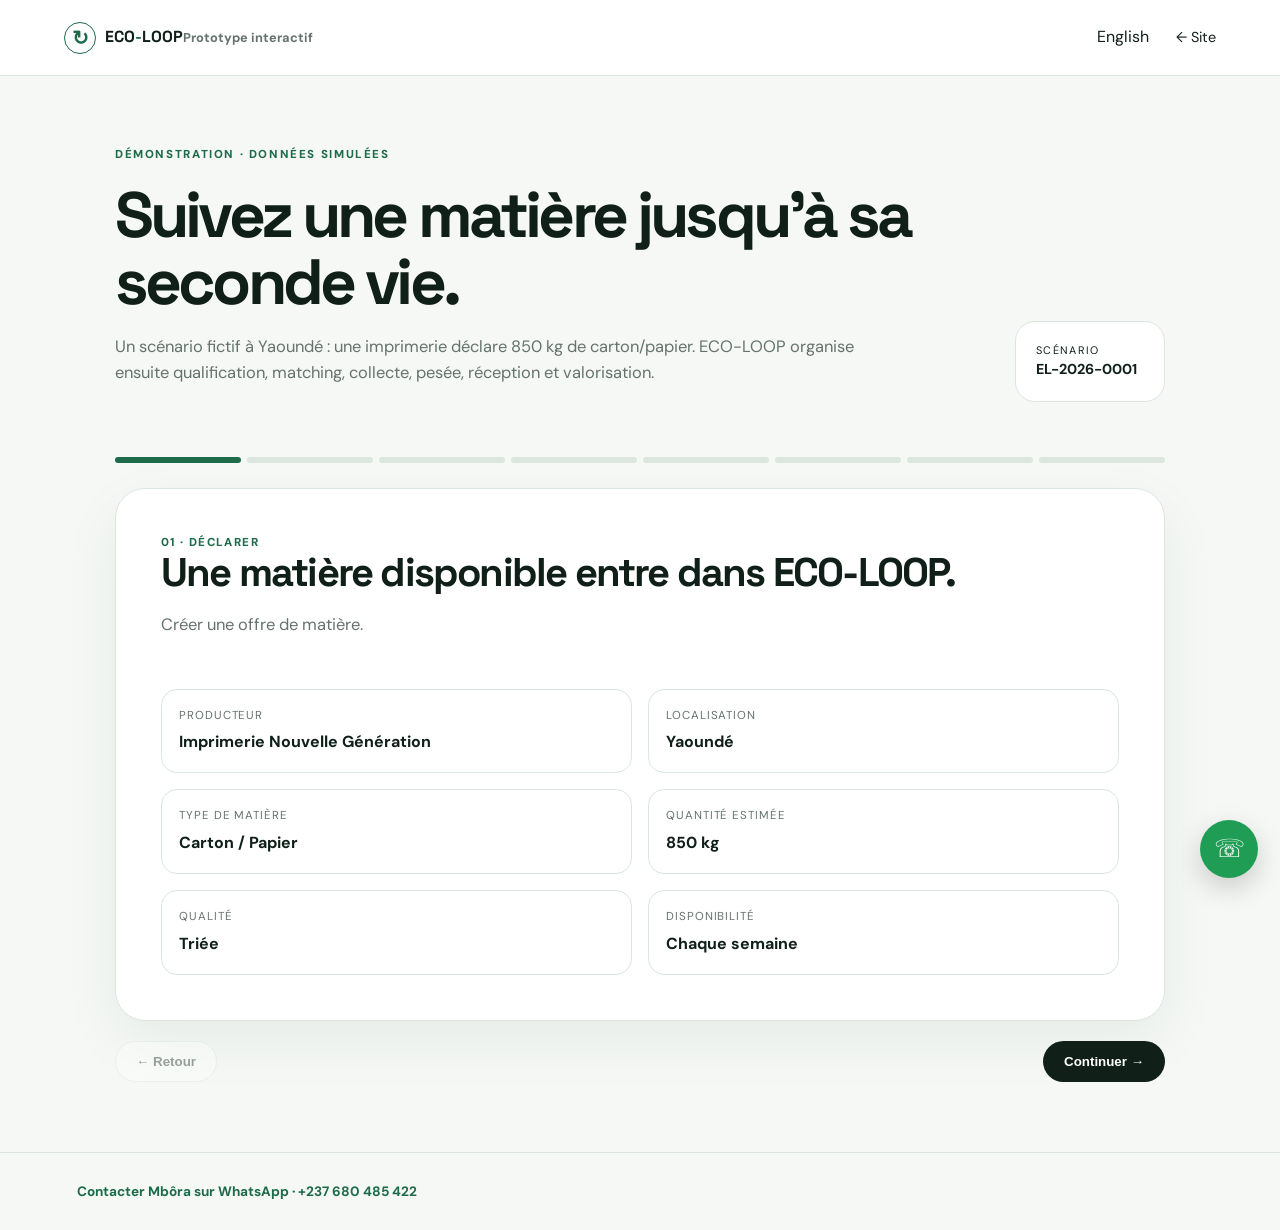
==== demo.html @ 36ca0eca "starter" ====
<!DOCTYPE html>
<html lang="fr">
<head>
<meta charset="UTF-8"><meta name="viewport" content="width=device-width,initial-scale=1.0">
<title>ECO-LOOP — Demo</title>
<link rel="stylesheet" href="css/style.css"><link rel="stylesheet" href="css/demo.css">
</head>
<body class="demo-body">
<header class="demo-nav"><a class="brand" href="index.html"><span class="brand-mark">↻</span><span>ECO<span>-</span>LOOP</span></a><div class="demo-label"><span data-i18n="demo.badge">Prototype interactif</span></div><button class="btn btn-light" id="langToggle" type="button">English</button><a href="index.html" class="back"><span data-i18n="demo.back">← Site</span></a></header>
<main class="demo-shell">
  <section class="demo-intro">
    <div><div class="eyebrow"><span data-i18n="demo.eyebrow">Démonstration · données simulées</span></div><h1><span data-i18n="demo.title">Suivez une matière jusqu'à sa seconde vie.</span></h1><p><span data-i18n="demo.lead">Un scénario fictif à Yaoundé : une imprimerie déclare 850 kg de carton/papier. ECO-LOOP organise ensuite qualification, matching, collecte, pesée, réception et valorisation.</span></p></div>
    <div class="demo-badge">SCÉNARIO<br><strong>EL-2026-0001</strong></div>
  </section>
  <div class="progress" id="progress"></div>
  <section id="stage" class="stage"></section>
  <div class="demo-controls"><button class="btn btn-outline" id="backBtn"><span data-i18n="demo.backbtn">← Retour</span></button><button class="btn btn-dark" id="nextBtn"><span data-i18n="demo.start">Commencer →</span></button></div>
</main>
<footer class="demo-footer"><a class="whatsapp-link" href="https://wa.me/237680485422" target="_blank" rel="noopener noreferrer"><span data-i18n="contact.whatsapp">Contacter Mbôra sur WhatsApp</span> · +237 680 485 422</a></footer><a class="whatsapp-float" href="https://wa.me/237680485422" target="_blank" rel="noopener noreferrer" aria-label="WhatsApp Mbôra">☏<span>WhatsApp</span></a>
<script src="js/i18n.js"></script><script src="js/data.js"></script><script src="js/demo.js"></script>
</body>
</html>
---- css/style.css ----
@import url('https://fonts.googleapis.com/css2?family=DM+Sans:wght@400;500;600;700&family=Space+Grotesk:wght@500;600;700&display=swap');
:root{--ink:#102019;--muted:#65736c;--green:#1e6b4b;--lime:#b7df74;--soft:#f3f7f3;--line:#dce6df;--white:#fff;--dark:#10241b}
*{box-sizing:border-box}html{scroll-behavior:smooth}body{margin:0;font-family:"DM Sans",sans-serif;color:var(--ink);background:#fff;line-height:1.55}h1,h2,h3{font-family:"Space Grotesk",sans-serif;line-height:1.05;margin:0 0 18px}h1{font-size:clamp(3rem,7vw,6.8rem);letter-spacing:-.06em}h2{font-size:clamp(2.2rem,4vw,4.2rem);letter-spacing:-.045em}h3{font-size:1.3rem}p{color:var(--muted);font-size:1.03rem}.nav{height:78px;display:flex;align-items:center;justify-content:space-between;padding:0 5vw;position:sticky;top:0;background:rgba(255,255,255,.88);backdrop-filter:blur(14px);z-index:20;border-bottom:1px solid rgba(220,230,223,.6)}.brand{display:flex;gap:9px;align-items:center;font-family:"Space Grotesk";font-weight:700;color:var(--ink);text-decoration:none}.brand span>span{color:var(--green)}.brand-mark{width:32px;height:32px;border:1.5px solid var(--green);border-radius:50%;display:grid;place-items:center;color:var(--green);font-size:20px}.nav nav{display:flex;gap:28px}.nav nav a,.text-link{color:var(--ink);text-decoration:none;font-size:.92rem}.btn{display:inline-flex;align-items:center;justify-content:center;text-decoration:none;border-radius:999px;padding:12px 20px;font-weight:700;border:1px solid transparent;transition:.2s}.btn:hover{transform:translateY(-2px)}.btn-dark{background:var(--ink);color:#fff}.btn-light{background:#fff;color:var(--ink)}.btn-lg{padding:15px 24px}.hero{min-height:calc(100vh - 78px);display:grid;grid-template-columns:1.05fr .95fr;align-items:center;padding:7vw 8vw;gap:4vw;background:linear-gradient(135deg,#fff 40%,#eef7ef)}.eyebrow{text-transform:uppercase;letter-spacing:.14em;font-size:.72rem;font-weight:800;color:var(--green);margin-bottom:18px}.hero h1 em{font-style:normal;color:var(--green)}.lead{font-size:1.25rem;max-width:680px}.actions{display:flex;gap:25px;align-items:center;margin-top:32px}.loop-orbit{width:min(42vw,540px);height:min(42vw,540px);min-width:360px;min-height:360px;border:1px dashed #a8c7b2;border-radius:50%;position:relative;margin:auto;animation:spin 35s linear infinite}.loop-orbit:before{content:"";position:absolute;inset:12%;border:1px solid #cfe0d4;border-radius:50%}.center-node{position:absolute;inset:50% auto auto 50%;transform:translate(-50%,-50%);width:170px;height:170px;background:var(--ink);border-radius:50%;color:#fff;display:grid;place-content:center;text-align:center;box-shadow:0 25px 60px rgba(16,32,25,.2)}.center-node span{font-size:45px;color:var(--lime)}.center-node small{font-weight:700;letter-spacing:.06em}.node{position:absolute;background:#fff;border:1px solid var(--line);padding:15px 18px;border-radius:18px;box-shadow:0 15px 40px rgba(20,50,35,.08);display:flex;flex-direction:column}.node b{font-size:.68rem;color:var(--green)}.node span{font-weight:700}.n1{top:8%;left:10%}.n2{top:43%;right:-3%}.n3{bottom:7%;right:17%}.n4{bottom:12%;left:7%}@keyframes spin{to{transform:rotate(360deg)}}.section{padding:110px 8vw}.section-head{max-width:850px;margin-bottom:55px}.section-head p{max-width:720px}.grid-4{display:grid;grid-template-columns:repeat(4,1fr);gap:18px}.card,.actor,.mini-card{border:1px solid var(--line);border-radius:24px;padding:28px;background:#fff}.card-icon{font-size:30px;color:var(--green);display:block;margin-bottom:28px}.card p,.actor p,.mini-card p{font-size:.93rem}.dark-section{background:var(--dark);color:#fff}.dark-section p{color:#afc0b6}.dark-section .eyebrow{color:var(--lime)}.actors{display:grid;grid-template-columns:repeat(4,1fr);gap:16px}.actor{background:#183127;border-color:#29483a;min-height:290px;display:flex;flex-direction:column}.actor p{color:#afc0b6}.actor span{margin-top:auto;color:var(--lime);font-weight:700}.actor-num{font-size:.72rem;color:var(--lime);margin-bottom:45px}.actor.featured{background:#28553f}.steps{display:grid;grid-template-columns:repeat(3,1fr);gap:30px}.step{display:flex;gap:20px;padding:25px 0;border-top:1px solid var(--line)}.step>b{font-family:"Space Grotesk";color:var(--green);font-size:.8rem}.step p{font-size:.94rem}.soft{background:var(--soft)}.materials-grid{display:grid;grid-template-columns:repeat(5,1fr);gap:12px}.material-btn{border:1px solid var(--line);background:#fff;border-radius:18px;padding:20px;text-align:left;cursor:pointer;font:inherit;font-weight:700;color:var(--ink);transition:.2s}.material-btn:hover,.material-btn.active{border-color:var(--green);transform:translateY(-2px)}.material-detail{margin-top:18px;padding:25px;border-radius:20px;background:#fff;border:1px solid var(--line);min-height:80px}.split{display:grid;grid-template-columns:1fr 1fr;gap:8vw;align-items:start}.ai-cards{display:grid;grid-template-columns:1fr 1fr;gap:15px}.mini-card b{font-family:"Space Grotesk"}.timeline{display:flex;align-items:center;justify-content:center;gap:13px;flex-wrap:wrap}.timeline div{display:flex;flex-direction:column;align-items:center;gap:7px}.timeline b{width:42px;height:42px;border-radius:50%;display:grid;place-items:center;background:#284d3b;color:var(--lime);font-size:.72rem}.timeline span{font-size:.8rem}.timeline i{height:1px;width:45px;background:#42604f}.note{text-align:center;margin:45px auto 0;max-width:650px;font-size:.88rem}.stats{display:grid;grid-template-columns:repeat(4,1fr);gap:1px;background:var(--line);border:1px solid var(--line);border-radius:25px;overflow:hidden}.stats>div{background:#fff;padding:35px}.stats strong{font:700 3rem "Space Grotesk";display:block}.stats span{font-size:.82rem;color:var(--muted)}.vision-box{background:#eaf3ea;border-radius:35px;padding:65px;display:grid;grid-template-columns:1fr 1fr;gap:6vw;align-items:center}.map-path{display:flex;align-items:center;justify-content:center;gap:15px;flex-wrap:wrap;font-family:"Space Grotesk";font-weight:700}.map-path i{font-style:normal;color:var(--green)}.cta-box{background:var(--green);color:#fff;border-radius:35px;padding:75px;text-align:center}.cta-box h2{max-width:800px;margin:0 auto 35px}.cta-box .eyebrow{color:var(--lime)}footer{padding:35px 8vw;display:flex;justify-content:space-between;align-items:center;gap:25px;border-top:1px solid var(--line)}footer p{font-size:.8rem;margin:0}.footer-contact{display:flex;align-items:center;gap:22px;flex-wrap:wrap;justify-content:flex-end}.whatsapp-link{color:var(--green);font-weight:700;text-decoration:none;font-size:.85rem}.whatsapp-link:hover{text-decoration:underline}.demo-footer{padding:28px 6vw;text-align:center;border-top:1px solid var(--line)}.whatsapp-float{position:fixed;right:22px;bottom:22px;z-index:50;width:58px;height:58px;border-radius:50%;background:#1f9d55;color:#fff;display:flex;align-items:center;justify-content:center;text-decoration:none;font-size:25px;box-shadow:0 10px 28px rgba(0,0,0,.18);transition:.2s}.whatsapp-float:hover{transform:translateY(-3px)}.whatsapp-float span{position:absolute;right:68px;white-space:nowrap;background:var(--ink);color:#fff;padding:8px 12px;border-radius:999px;font-size:.75rem;font-weight:700;opacity:0;pointer-events:none;transition:.2s}.whatsapp-float:hover span{opacity:1}.reveal{opacity:0;transform:translateY(18px);transition:.7s ease}.reveal.visible{opacity:1;transform:none}@media(max-width:900px){.nav nav{display:none}.hero{grid-template-columns:1fr;padding-top:70px}.loop-orbit{min-width:300px;min-height:300px;width:80vw;height:80vw}.grid-4,.actors{grid-template-columns:1fr 1fr}.steps{grid-template-columns:1fr 1fr}.materials-grid{grid-template-columns:repeat(2,1fr)}.split,.vision-box{grid-template-columns:1fr}.stats{grid-template-columns:1fr 1fr}.timeline i{display:none}}@media(max-width:560px){.nav{padding:0 20px}.nav>.btn{display:none}.hero,.section{padding:75px 22px}.hero h1{font-size:3.5rem}.actions{align-items:flex-start;flex-direction:column}.grid-4,.actors,.steps,.ai-cards{grid-template-columns:1fr}.materials-grid{grid-template-columns:1fr 1fr}.stats{grid-template-columns:1fr}.vision-box,.cta-box{padding:35px 25px}.node{transform:scale(.85)}.loop-orbit{min-width:285px;min-height:285px}.center-node{width:125px;height:125px}.center-node span{font-size:32px}.n2{right:-10%}footer{padding:25px 22px;display:block}.footer-contact{justify-content:flex-start;margin-top:14px}}

#langToggle{cursor:pointer;font:inherit;padding:9px 14px;margin-left:12px} .nav #langToggle{margin-left:auto;margin-right:10px} .demo-nav #langToggle{margin-left:auto;margin-right:12px}@media(max-width:560px){#langToggle{padding:8px 11px}}
---- css/demo.css ----
.demo-body{background:#f5f8f5}.demo-nav{height:76px;padding:0 5vw;background:#fff;border-bottom:1px solid var(--line);display:flex;align-items:center;justify-content:space-between;position:sticky;top:0;z-index:5}.demo-label{font-size:.8rem;color:var(--muted);font-weight:700}.back{color:var(--ink);text-decoration:none;font-size:.9rem}.demo-shell{max-width:1100px;margin:auto;padding:70px 25px}.demo-intro{display:flex;justify-content:space-between;gap:30px;align-items:end;margin-bottom:55px}.demo-intro h1{font-size:clamp(2.5rem,5vw,5rem);max-width:800px}.demo-intro p{max-width:760px}.demo-badge{border:1px solid var(--line);background:#fff;border-radius:20px;padding:20px;min-width:150px;font-size:.68rem;letter-spacing:.12em}.demo-badge strong{font-size:.9rem;letter-spacing:0}.progress{display:flex;gap:6px;margin-bottom:25px}.progress .pstep{height:6px;background:#dce6df;border-radius:9px;flex:1}.progress .pstep.done{background:var(--green)}.stage{background:#fff;border:1px solid var(--line);border-radius:30px;min-height:510px;padding:45px;box-shadow:0 20px 60px rgba(20,50,35,.06)}.stage-head{display:flex;justify-content:space-between;gap:20px;align-items:start;margin-bottom:35px}.stage h2{font-size:2.5rem}.stage-kicker{font-size:.72rem;color:var(--green);font-weight:800;text-transform:uppercase;letter-spacing:.12em}.form-grid{display:grid;grid-template-columns:1fr 1fr;gap:16px}.field{padding:17px;border:1px solid var(--line);border-radius:16px}.field label{display:block;color:var(--muted);font-size:.72rem;text-transform:uppercase;letter-spacing:.08em;margin-bottom:6px}.field strong{font-size:1rem}.check-list{display:grid;gap:12px}.check{padding:17px 20px;border-radius:16px;background:#f3f7f3;display:flex;gap:12px;align-items:center}.check b{color:var(--green)}.score-grid{display:grid;grid-template-columns:repeat(3,1fr);gap:15px}.match-card{border:1px solid var(--line);border-radius:20px;padding:22px;cursor:pointer;transition:.2s}.match-card:hover,.match-card.selected{border-color:var(--green);box-shadow:0 12px 30px rgba(30,107,75,.1)}.score{font:700 2rem "Space Grotesk";color:var(--green)}.meter{height:8px;background:#e6eee8;border-radius:10px;overflow:hidden;margin:12px 0}.meter i{display:block;height:100%;background:var(--green);border-radius:10px}.route{height:160px;background:#edf5ee;border-radius:20px;position:relative;display:flex;align-items:center;justify-content:space-around;margin-bottom:25px}.route:after{content:"→";font-size:35px;color:var(--green)}.place{text-align:center;font-weight:700}.place small{display:block;color:var(--muted);font-weight:400}.weight{text-align:center;padding:30px;background:#f3f7f3;border-radius:20px}.weight strong{font:700 4rem "Space Grotesk";display:block}.weight input{font:inherit;font-size:2rem;border:1px solid var(--line);border-radius:12px;padding:10px;width:180px;text-align:center}.trace-card{border:1px solid var(--line);border-radius:20px;padding:25px}.trace-row{display:flex;gap:15px;align-items:center;padding:14px 0;border-bottom:1px solid var(--line)}.trace-row:last-child{border-bottom:0}.dot{width:12px;height:12px;border-radius:50%;background:var(--green)}.success{text-align:center;padding:25px}.success-icon{width:80px;height:80px;border-radius:50%;background:#e5f2e5;color:var(--green);display:grid;place-items:center;font-size:40px;margin:0 auto 25px}.certificate{border:2px solid var(--green);border-radius:22px;padding:30px;max-width:700px;margin:auto;background:linear-gradient(135deg,#fff,#f1f7f1)}.cert-head{display:flex;justify-content:space-between;border-bottom:1px solid var(--line);padding-bottom:20px;margin-bottom:20px}.qr{width:90px;height:90px;background:repeating-linear-gradient(45deg,#102019 0 4px,#fff 4px 8px);border:8px solid #fff;box-shadow:0 0 0 1px var(--line)}.final-stats{display:grid;grid-template-columns:repeat(4,1fr);gap:1px;background:var(--line);margin-top:30px;border:1px solid var(--line);border-radius:18px;overflow:hidden}.final-stats div{padding:25px;background:#fff}.final-stats strong{display:block;font:700 1.8rem "Space Grotesk"}.demo-controls{display:flex;justify-content:space-between;margin-top:20px}.btn-outline{border:1px solid var(--line);background:#fff;color:var(--ink)}@media(max-width:750px){.demo-intro{display:block}.demo-badge{margin-top:25px;display:inline-block}.stage{padding:25px}.form-grid,.score-grid,.final-stats{grid-template-columns:1fr}.stage-head{display:block}.stage h2{font-size:2rem}.demo-nav{padding:0 20px}.demo-label{display:none}}
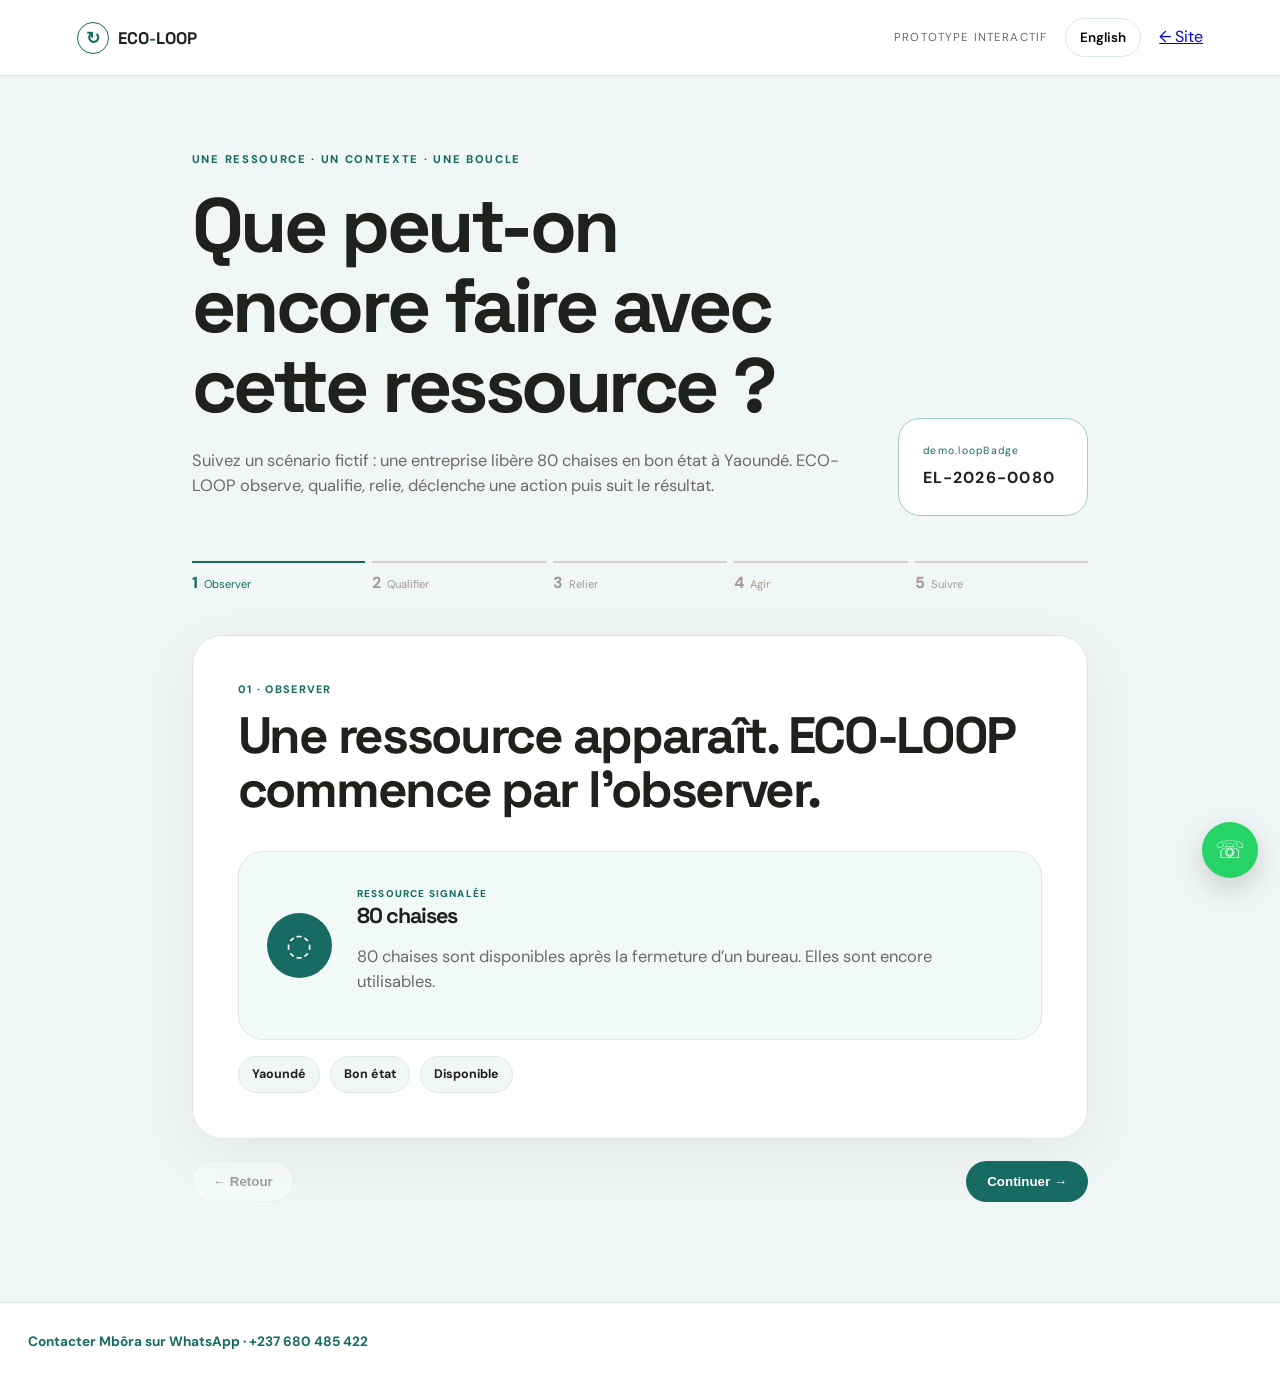
==== commit ede24eae: "starter" ====
--- a/demo.html
+++ b/demo.html
@@ -1,22 +1 @@
-<!DOCTYPE html>
-<html lang="fr">
-<head>
-<meta charset="UTF-8"><meta name="viewport" content="width=device-width,initial-scale=1.0">
-<title>ECO-LOOP — Demo</title>
-<link rel="stylesheet" href="css/style.css"><link rel="stylesheet" href="css/demo.css">
-</head>
-<body class="demo-body">
-<header class="demo-nav"><a class="brand" href="index.html"><span class="brand-mark">↻</span><span>ECO<span>-</span>LOOP</span></a><div class="demo-label"><span data-i18n="demo.badge">Prototype interactif</span></div><button class="btn btn-light" id="langToggle" type="button">English</button><a href="index.html" class="back"><span data-i18n="demo.back">← Site</span></a></header>
-<main class="demo-shell">
-  <section class="demo-intro">
-    <div><div class="eyebrow"><span data-i18n="demo.eyebrow">Démonstration · données simulées</span></div><h1><span data-i18n="demo.title">Suivez une matière jusqu'à sa seconde vie.</span></h1><p><span data-i18n="demo.lead">Un scénario fictif à Yaoundé : une imprimerie déclare 850 kg de carton/papier. ECO-LOOP organise ensuite qualification, matching, collecte, pesée, réception et valorisation.</span></p></div>
-    <div class="demo-badge">SCÉNARIO<br><strong>EL-2026-0001</strong></div>
-  </section>
-  <div class="progress" id="progress"></div>
-  <section id="stage" class="stage"></section>
-  <div class="demo-controls"><button class="btn btn-outline" id="backBtn"><span data-i18n="demo.backbtn">← Retour</span></button><button class="btn btn-dark" id="nextBtn"><span data-i18n="demo.start">Commencer →</span></button></div>
-</main>
-<footer class="demo-footer"><a class="whatsapp-link" href="https://wa.me/237680485422" target="_blank" rel="noopener noreferrer"><span data-i18n="contact.whatsapp">Contacter Mbôra sur WhatsApp</span> · +237 680 485 422</a></footer><a class="whatsapp-float" href="https://wa.me/237680485422" target="_blank" rel="noopener noreferrer" aria-label="WhatsApp Mbôra">☏<span>WhatsApp</span></a>
-<script src="js/i18n.js"></script><script src="js/data.js"></script><script src="js/demo.js"></script>
-</body>
-</html>+<!doctype html><html lang="fr"><head><meta charset="utf-8"><meta name="viewport" content="width=device-width,initial-scale=1"><title>ECO-LOOP — Une boucle en direct</title><link rel="stylesheet" href="css/style.css"><link rel="stylesheet" href="css/demo.css"></head><body class="demo-body"><header class="demo-nav"><a class="brand" href="index.html"><span class="brand-mark">↻</span><span>ECO<span>-</span>LOOP</span></a><div class="demo-label" data-i18n="demo.badge">Prototype interactif</div><button class="lang" id="langToggle">English</button><a href="index.html" class="back" data-i18n="demo.back">← Site</a></header><main class="demo-shell"><section class="demo-intro"><div><div class="eyebrow" data-i18n="demo.eyebrow">Une ressource · un contexte · une boucle</div><h1 data-i18n="demo.title">Que peut-on encore faire avec cette ressource ?</h1><p data-i18n="demo.lead">Suivez un scénario fictif : une entreprise libère 80 chaises en bon état à Yaoundé. ECO-LOOP observe, qualifie, relie, déclenche une action puis suit le résultat.</p></div><div class="demo-badge"><span data-i18n="demo.loopBadge">BOUCLE</span><br><strong>EL-2026-0080</strong></div></section><div class="progress" id="progress"></div><section id="stage" class="stage"></section><div class="demo-controls"><button class="btn btn-outline" id="backBtn" data-i18n="demo.backbtn">← Retour</button><button class="btn btn-orange" id="nextBtn" data-i18n="demo.start">Commencer →</button></div></main><footer class="demo-footer"><a href="https://wa.me/237680485422" target="_blank" rel="noopener" data-i18n="contact.whatsapp">Contacter Mbôra sur WhatsApp · +237 680 485 422</a></footer><a class="whatsapp-float" href="https://wa.me/237680485422" target="_blank" rel="noopener" data-i18n-aria="contact.aria" aria-label="WhatsApp Mbôra">☏</a><script src="js/i18n.js"></script><script src="js/demo.js"></script></body></html>
--- a/css/style.css
+++ b/css/style.css
@@ -1,5 +1,2 @@
 @import url('https://fonts.googleapis.com/css2?family=DM+Sans:wght@400;500;600;700&family=Space+Grotesk:wght@500;600;700&display=swap');
-:root{--ink:#102019;--muted:#65736c;--green:#1e6b4b;--lime:#b7df74;--soft:#f3f7f3;--line:#dce6df;--white:#fff;--dark:#10241b}
-*{box-sizing:border-box}html{scroll-behavior:smooth}body{margin:0;font-family:"DM Sans",sans-serif;color:var(--ink);background:#fff;line-height:1.55}h1,h2,h3{font-family:"Space Grotesk",sans-serif;line-height:1.05;margin:0 0 18px}h1{font-size:clamp(3rem,7vw,6.8rem);letter-spacing:-.06em}h2{font-size:clamp(2.2rem,4vw,4.2rem);letter-spacing:-.045em}h3{font-size:1.3rem}p{color:var(--muted);font-size:1.03rem}.nav{height:78px;display:flex;align-items:center;justify-content:space-between;padding:0 5vw;position:sticky;top:0;background:rgba(255,255,255,.88);backdrop-filter:blur(14px);z-index:20;border-bottom:1px solid rgba(220,230,223,.6)}.brand{display:flex;gap:9px;align-items:center;font-family:"Space Grotesk";font-weight:700;color:var(--ink);text-decoration:none}.brand span>span{color:var(--green)}.brand-mark{width:32px;height:32px;border:1.5px solid var(--green);border-radius:50%;display:grid;place-items:center;color:var(--green);font-size:20px}.nav nav{display:flex;gap:28px}.nav nav a,.text-link{color:var(--ink);text-decoration:none;font-size:.92rem}.btn{display:inline-flex;align-items:center;justify-content:center;text-decoration:none;border-radius:999px;padding:12px 20px;font-weight:700;border:1px solid transparent;transition:.2s}.btn:hover{transform:translateY(-2px)}.btn-dark{background:var(--ink);color:#fff}.btn-light{background:#fff;color:var(--ink)}.btn-lg{padding:15px 24px}.hero{min-height:calc(100vh - 78px);display:grid;grid-template-columns:1.05fr .95fr;align-items:center;padding:7vw 8vw;gap:4vw;background:linear-gradient(135deg,#fff 40%,#eef7ef)}.eyebrow{text-transform:uppercase;letter-spacing:.14em;font-size:.72rem;font-weight:800;color:var(--green);margin-bottom:18px}.hero h1 em{font-style:normal;color:var(--green)}.lead{font-size:1.25rem;max-width:680px}.actions{display:flex;gap:25px;align-items:center;margin-top:32px}.loop-orbit{width:min(42vw,540px);height:min(42vw,540px);min-width:360px;min-height:360px;border:1px dashed #a8c7b2;border-radius:50%;position:relative;margin:auto;animation:spin 35s linear infinite}.loop-orbit:before{content:"";position:absolute;inset:12%;border:1px solid #cfe0d4;border-radius:50%}.center-node{position:absolute;inset:50% auto auto 50%;transform:translate(-50%,-50%);width:170px;height:170px;background:var(--ink);border-radius:50%;color:#fff;display:grid;place-content:center;text-align:center;box-shadow:0 25px 60px rgba(16,32,25,.2)}.center-node span{font-size:45px;color:var(--lime)}.center-node small{font-weight:700;letter-spacing:.06em}.node{position:absolute;background:#fff;border:1px solid var(--line);padding:15px 18px;border-radius:18px;box-shadow:0 15px 40px rgba(20,50,35,.08);display:flex;flex-direction:column}.node b{font-size:.68rem;color:var(--green)}.node span{font-weight:700}.n1{top:8%;left:10%}.n2{top:43%;right:-3%}.n3{bottom:7%;right:17%}.n4{bottom:12%;left:7%}@keyframes spin{to{transform:rotate(360deg)}}.section{padding:110px 8vw}.section-head{max-width:850px;margin-bottom:55px}.section-head p{max-width:720px}.grid-4{display:grid;grid-template-columns:repeat(4,1fr);gap:18px}.card,.actor,.mini-card{border:1px solid var(--line);border-radius:24px;padding:28px;background:#fff}.card-icon{font-size:30px;color:var(--green);display:block;margin-bottom:28px}.card p,.actor p,.mini-card p{font-size:.93rem}.dark-section{background:var(--dark);color:#fff}.dark-section p{color:#afc0b6}.dark-section .eyebrow{color:var(--lime)}.actors{display:grid;grid-template-columns:repeat(4,1fr);gap:16px}.actor{background:#183127;border-color:#29483a;min-height:290px;display:flex;flex-direction:column}.actor p{color:#afc0b6}.actor span{margin-top:auto;color:var(--lime);font-weight:700}.actor-num{font-size:.72rem;color:var(--lime);margin-bottom:45px}.actor.featured{background:#28553f}.steps{display:grid;grid-template-columns:repeat(3,1fr);gap:30px}.step{display:flex;gap:20px;padding:25px 0;border-top:1px solid var(--line)}.step>b{font-family:"Space Grotesk";color:var(--green);font-size:.8rem}.step p{font-size:.94rem}.soft{background:var(--soft)}.materials-grid{display:grid;grid-template-columns:repeat(5,1fr);gap:12px}.material-btn{border:1px solid var(--line);background:#fff;border-radius:18px;padding:20px;text-align:left;cursor:pointer;font:inherit;font-weight:700;color:var(--ink);transition:.2s}.material-btn:hover,.material-btn.active{border-color:var(--green);transform:translateY(-2px)}.material-detail{margin-top:18px;padding:25px;border-radius:20px;background:#fff;border:1px solid var(--line);min-height:80px}.split{display:grid;grid-template-columns:1fr 1fr;gap:8vw;align-items:start}.ai-cards{display:grid;grid-template-columns:1fr 1fr;gap:15px}.mini-card b{font-family:"Space Grotesk"}.timeline{display:flex;align-items:center;justify-content:center;gap:13px;flex-wrap:wrap}.timeline div{display:flex;flex-direction:column;align-items:center;gap:7px}.timeline b{width:42px;height:42px;border-radius:50%;display:grid;place-items:center;background:#284d3b;color:var(--lime);font-size:.72rem}.timeline span{font-size:.8rem}.timeline i{height:1px;width:45px;background:#42604f}.note{text-align:center;margin:45px auto 0;max-width:650px;font-size:.88rem}.stats{display:grid;grid-template-columns:repeat(4,1fr);gap:1px;background:var(--line);border:1px solid var(--line);border-radius:25px;overflow:hidden}.stats>div{background:#fff;padding:35px}.stats strong{font:700 3rem "Space Grotesk";display:block}.stats span{font-size:.82rem;color:var(--muted)}.vision-box{background:#eaf3ea;border-radius:35px;padding:65px;display:grid;grid-template-columns:1fr 1fr;gap:6vw;align-items:center}.map-path{display:flex;align-items:center;justify-content:center;gap:15px;flex-wrap:wrap;font-family:"Space Grotesk";font-weight:700}.map-path i{font-style:normal;color:var(--green)}.cta-box{background:var(--green);color:#fff;border-radius:35px;padding:75px;text-align:center}.cta-box h2{max-width:800px;margin:0 auto 35px}.cta-box .eyebrow{color:var(--lime)}footer{padding:35px 8vw;display:flex;justify-content:space-between;align-items:center;gap:25px;border-top:1px solid var(--line)}footer p{font-size:.8rem;margin:0}.footer-contact{display:flex;align-items:center;gap:22px;flex-wrap:wrap;justify-content:flex-end}.whatsapp-link{color:var(--green);font-weight:700;text-decoration:none;font-size:.85rem}.whatsapp-link:hover{text-decoration:underline}.demo-footer{padding:28px 6vw;text-align:center;border-top:1px solid var(--line)}.whatsapp-float{position:fixed;right:22px;bottom:22px;z-index:50;width:58px;height:58px;border-radius:50%;background:#1f9d55;color:#fff;display:flex;align-items:center;justify-content:center;text-decoration:none;font-size:25px;box-shadow:0 10px 28px rgba(0,0,0,.18);transition:.2s}.whatsapp-float:hover{transform:translateY(-3px)}.whatsapp-float span{position:absolute;right:68px;white-space:nowrap;background:var(--ink);color:#fff;padding:8px 12px;border-radius:999px;font-size:.75rem;font-weight:700;opacity:0;pointer-events:none;transition:.2s}.whatsapp-float:hover span{opacity:1}.reveal{opacity:0;transform:translateY(18px);transition:.7s ease}.reveal.visible{opacity:1;transform:none}@media(max-width:900px){.nav nav{display:none}.hero{grid-template-columns:1fr;padding-top:70px}.loop-orbit{min-width:300px;min-height:300px;width:80vw;height:80vw}.grid-4,.actors{grid-template-columns:1fr 1fr}.steps{grid-template-columns:1fr 1fr}.materials-grid{grid-template-columns:repeat(2,1fr)}.split,.vision-box{grid-template-columns:1fr}.stats{grid-template-columns:1fr 1fr}.timeline i{display:none}}@media(max-width:560px){.nav{padding:0 20px}.nav>.btn{display:none}.hero,.section{padding:75px 22px}.hero h1{font-size:3.5rem}.actions{align-items:flex-start;flex-direction:column}.grid-4,.actors,.steps,.ai-cards{grid-template-columns:1fr}.materials-grid{grid-template-columns:1fr 1fr}.stats{grid-template-columns:1fr}.vision-box,.cta-box{padding:35px 25px}.node{transform:scale(.85)}.loop-orbit{min-width:285px;min-height:285px}.center-node{width:125px;height:125px}.center-node span{font-size:32px}.n2{right:-10%}footer{padding:25px 22px;display:block}.footer-contact{justify-content:flex-start;margin-top:14px}}
-
-#langToggle{cursor:pointer;font:inherit;padding:9px 14px;margin-left:12px} .nav #langToggle{margin-left:auto;margin-right:10px} .demo-nav #langToggle{margin-left:auto;margin-right:12px}@media(max-width:560px){#langToggle{padding:8px 11px}}
+:root{--ink:#20201c;--muted:#6c6a63;--green:#176b63;--green2:#ff9a4d;--cream:#f2faf8;--line:#dbe9e6;--dark:#27231f;--soft:#f1f7f6;--white:#fff}*{box-sizing:border-box}html{scroll-behavior:smooth}body{margin:0;color:var(--ink);background:#fff;font-family:"DM Sans",sans-serif;line-height:1.55}h1,h2,h3{font-family:"Space Grotesk",sans-serif;line-height:1.04;letter-spacing:-.045em}h1{font-size:clamp(3.1rem,7vw,6.7rem);margin:0 0 22px}h2{font-size:clamp(2.3rem,4.6vw,4.7rem);margin:0 0 20px}h3{font-size:1.35rem;margin:0 0 12px}p{color:var(--muted);font-size:1.03rem}.nav{height:76px;display:flex;align-items:center;justify-content:space-between;padding:0 6vw;position:sticky;top:0;z-index:30;background:rgba(255,255,255,.9);backdrop-filter:blur(14px);border-bottom:1px solid #eee8e2}.brand{display:flex;align-items:center;gap:9px;text-decoration:none;color:var(--ink);font:700 1.05rem "Space Grotesk"}.brand>span>span{color:var(--green)}.brand-mark{width:32px;height:32px;border:1.5px solid var(--green);border-radius:50%;display:grid;place-items:center;color:var(--green)}.nav nav{display:flex;gap:28px}.nav nav a,.text-link{color:var(--ink);text-decoration:none;font-size:.9rem}.nav-actions{display:flex;align-items:center;gap:10px}.lang{border:1px solid var(--line);background:#fff;border-radius:999px;padding:10px 14px;font:600 .84rem "DM Sans";cursor:pointer}.btn{display:inline-flex;align-items:center;justify-content:center;text-decoration:none;border-radius:999px;padding:12px 20px;font-weight:700;border:1px solid transparent;transition:.2s}.btn:hover{transform:translateY(-2px)}.btn-dark{background:var(--ink);color:#fff}.btn-orange{background:var(--green);color:#fff}.btn-outline{background:#fff;border-color:var(--line);color:var(--ink)}.btn-outline-light{border-color:rgba(255,255,255,.35);color:#fff;background:transparent}.btn-lg{padding:15px 24px}.hero{min-height:calc(100vh - 76px);display:grid;grid-template-columns:1.04fr .96fr;align-items:center;gap:5vw;padding:7vw 8vw;background:radial-gradient(circle at 78% 38%,#d9f0eb 0,#f4fbf9 28%,#fff 65%)}.eyebrow{text-transform:uppercase;letter-spacing:.15em;font-size:.7rem;font-weight:800;color:var(--green);margin-bottom:18px}.hero h1 em{font-style:normal;color:var(--green)}.lead{font-size:1.24rem;max-width:720px}.actions{display:flex;align-items:center;gap:24px;margin-top:32px}.resource-scene{height:500px;position:relative;max-width:560px;margin:auto}.resource-scene:before,.resource-scene:after{content:"";position:absolute;border:1px solid #9bcfc8;border-radius:50%;left:50%;top:50%;transform:translate(-50%,-50%)}.resource-scene:before{width:390px;height:390px}.resource-scene:after{width:275px;height:275px;border-style:dashed}.pulse{position:absolute;inset:20% 15%;border-radius:50%;background:radial-gradient(circle,#fff 0 35%,rgba(23,107,99,.08) 36% 60%,transparent 61%);animation:breathe 4s ease-in-out infinite}.center-orb{position:absolute;left:50%;top:50%;transform:translate(-50%,-50%);width:170px;height:170px;border-radius:50%;background:var(--ink);color:#fff;display:grid;place-content:center;text-align:center;box-shadow:0 25px 70px rgba(20,70,66,.2);animation:float 4s ease-in-out infinite}.center-orb span{font-size:44px;color:var(--green2)}.center-orb small{font-weight:800;letter-spacing:.06em;font-size:.65rem}.resource-card{position:absolute;background:#fff;border:1px solid var(--line);border-radius:20px;padding:19px 21px;box-shadow:0 18px 50px rgba(30,80,75,.09);display:flex;flex-direction:column;gap:4px;z-index:2}.resource-card strong{font:700 1.2rem "Space Grotesk"}.resource-card small{color:var(--muted)}.tiny,.tag{font-size:.62rem;letter-spacing:.12em;font-weight:800;color:var(--green)}.rc1{left:0;top:16%}.rc2{right:0;bottom:16%}.connector{position:absolute;left:50%;top:50%;font-size:38px;color:var(--green);transform:translate(-50%,-50%);z-index:3}.section{padding:115px 8vw}.section-head{max-width:880px;margin-bottom:55px}.story-grid{display:grid;grid-template-columns:repeat(3,1fr);gap:18px}.story-card{border-top:2px solid var(--ink);padding:27px 4px 10px}.num{color:var(--green);font:700 .78rem "Space Grotesk"}.observation{background:var(--cream)}.split{display:grid;grid-template-columns:1fr 1fr;gap:8vw;align-items:center}.observation-board{background:#fff;border:1px solid var(--line);border-radius:28px;padding:14px;box-shadow:0 20px 70px rgba(30,80,75,.08)}.board-row{display:grid;grid-template-columns:40px 1fr 1.1fr;gap:15px;padding:19px 16px;border-bottom:1px solid var(--line);align-items:center}.board-row:last-child{border:0}.board-row span{color:var(--green);font-size:.72rem;font-weight:800}.board-row b{font-family:"Space Grotesk"}.board-row strong{font-size:.9rem}.dark{background:var(--dark);color:#fff}.dark p{color:#c9c0b8}.dark .eyebrow{color:var(--green2)}.loop-steps{display:grid;grid-template-columns:repeat(5,1fr);gap:10px}.loop-step{border:1px solid #4a423b;border-radius:20px;padding:25px;min-height:240px;background:#2d2925}.loop-step b{color:var(--green2);font-size:.75rem}.loop-step span{display:block;font:700 1.35rem "Space Grotesk";margin:35px 0 10px}.loop-step p{font-size:.9rem}.trace-flow{display:flex;align-items:center;justify-content:center;gap:13px;flex-wrap:wrap}.trace-item{display:flex;flex-direction:column;align-items:center;gap:8px;text-align:center}.trace-item b{width:44px;height:44px;border-radius:50%;background:var(--cream);border:1px solid #a8d6d0;display:grid;place-items:center;color:var(--green)}.trace-item span{font-size:.8rem;font-weight:700}.trace-flow i{height:1px;width:45px;background:#d7cdc3}.usecases{background:var(--soft)}.case-grid{display:grid;grid-template-columns:repeat(4,1fr);gap:16px}.case{background:#fff;border:1px solid var(--line);border-radius:22px;padding:28px;min-height:260px}.case>span{font-size:.62rem;letter-spacing:.12em;font-weight:800;color:var(--green)}.intelligence-box{border:1px solid var(--line);border-radius:34px;padding:60px;display:grid;grid-template-columns:1fr 1fr;gap:7vw;background:#fff}.signal-lines{display:grid;gap:12px;align-content:center}.signal-lines div{display:flex;align-items:center;justify-content:space-between;border-bottom:1px solid var(--line);padding:17px 0}.signal-lines span{color:var(--green);font-size:25px}.vision{padding-top:40px}.vision-box{background:#2b2824;color:#fff;border-radius:34px;padding:65px;display:grid;grid-template-columns:1fr 1fr;gap:6vw;align-items:center}.vision-box p{color:#c9c0b8}.vision-box .eyebrow{color:var(--green2)}.path{display:flex;justify-content:center;align-items:center;gap:15px;flex-wrap:wrap;font:700 1rem "Space Grotesk"}.path i{font-style:normal;color:var(--green2)}.cta{padding:50px 8vw 110px}.cta-box{background:var(--green);color:#fff;border-radius:34px;padding:70px;text-align:center}.cta-box h2{max-width:900px;margin:0 auto}.cta-box .eyebrow{color:#fff1e5}.center{justify-content:center}footer{padding:30px 8vw;border-top:1px solid var(--line);display:flex;justify-content:space-between;gap:20px;align-items:center}footer span{color:var(--muted);font-size:.8rem}footer a{color:var(--green);text-decoration:none;font-weight:700;font-size:.82rem}.whatsapp-float{position:fixed;right:22px;bottom:22px;width:56px;height:56px;border-radius:50%;background:#25d366;color:#fff;display:grid;place-items:center;text-decoration:none;font-size:24px;box-shadow:0 10px 30px rgba(0,0,0,.18);z-index:50}.reveal{opacity:0;transform:translateY(20px);transition:.7s ease}.reveal.visible{opacity:1;transform:none}@keyframes breathe{50%{transform:scale(1.08);opacity:.75}}@keyframes float{50%{transform:translate(-50%,-54%)}}@media(max-width:950px){.nav nav{display:none}.hero{grid-template-columns:1fr;padding-top:75px}.story-grid,.case-grid{grid-template-columns:1fr 1fr}.loop-steps{grid-template-columns:1fr 1fr 1fr}.split,.intelligence-box,.vision-box{grid-template-columns:1fr}}@media(max-width:600px){.nav{padding:0 20px}.nav-actions .btn{display:none}.hero,.section{padding:78px 22px}.hero h1{font-size:3.55rem}.actions{align-items:flex-start;flex-direction:column}.resource-scene{height:360px}.resource-scene:before{width:285px;height:285px}.resource-scene:after{width:205px;height:205px}.center-orb{width:125px;height:125px}.rc1{left:0}.rc2{right:0}.resource-card{transform:scale(.82)}.story-grid,.case-grid,.loop-steps{grid-template-columns:1fr}.trace-flow i{display:none}.intelligence-box,.vision-box,.cta-box{padding:35px 25px}footer{padding:25px 22px;display:block}.footer-contact{margin-top:12px}.demo-nav{padding:0 20px}}
--- a/css/demo.css
+++ b/css/demo.css
@@ -1 +1 @@
-.demo-body{background:#f5f8f5}.demo-nav{height:76px;padding:0 5vw;background:#fff;border-bottom:1px solid var(--line);display:flex;align-items:center;justify-content:space-between;position:sticky;top:0;z-index:5}.demo-label{font-size:.8rem;color:var(--muted);font-weight:700}.back{color:var(--ink);text-decoration:none;font-size:.9rem}.demo-shell{max-width:1100px;margin:auto;padding:70px 25px}.demo-intro{display:flex;justify-content:space-between;gap:30px;align-items:end;margin-bottom:55px}.demo-intro h1{font-size:clamp(2.5rem,5vw,5rem);max-width:800px}.demo-intro p{max-width:760px}.demo-badge{border:1px solid var(--line);background:#fff;border-radius:20px;padding:20px;min-width:150px;font-size:.68rem;letter-spacing:.12em}.demo-badge strong{font-size:.9rem;letter-spacing:0}.progress{display:flex;gap:6px;margin-bottom:25px}.progress .pstep{height:6px;background:#dce6df;border-radius:9px;flex:1}.progress .pstep.done{background:var(--green)}.stage{background:#fff;border:1px solid var(--line);border-radius:30px;min-height:510px;padding:45px;box-shadow:0 20px 60px rgba(20,50,35,.06)}.stage-head{display:flex;justify-content:space-between;gap:20px;align-items:start;margin-bottom:35px}.stage h2{font-size:2.5rem}.stage-kicker{font-size:.72rem;color:var(--green);font-weight:800;text-transform:uppercase;letter-spacing:.12em}.form-grid{display:grid;grid-template-columns:1fr 1fr;gap:16px}.field{padding:17px;border:1px solid var(--line);border-radius:16px}.field label{display:block;color:var(--muted);font-size:.72rem;text-transform:uppercase;letter-spacing:.08em;margin-bottom:6px}.field strong{font-size:1rem}.check-list{display:grid;gap:12px}.check{padding:17px 20px;border-radius:16px;background:#f3f7f3;display:flex;gap:12px;align-items:center}.check b{color:var(--green)}.score-grid{display:grid;grid-template-columns:repeat(3,1fr);gap:15px}.match-card{border:1px solid var(--line);border-radius:20px;padding:22px;cursor:pointer;transition:.2s}.match-card:hover,.match-card.selected{border-color:var(--green);box-shadow:0 12px 30px rgba(30,107,75,.1)}.score{font:700 2rem "Space Grotesk";color:var(--green)}.meter{height:8px;background:#e6eee8;border-radius:10px;overflow:hidden;margin:12px 0}.meter i{display:block;height:100%;background:var(--green);border-radius:10px}.route{height:160px;background:#edf5ee;border-radius:20px;position:relative;display:flex;align-items:center;justify-content:space-around;margin-bottom:25px}.route:after{content:"→";font-size:35px;color:var(--green)}.place{text-align:center;font-weight:700}.place small{display:block;color:var(--muted);font-weight:400}.weight{text-align:center;padding:30px;background:#f3f7f3;border-radius:20px}.weight strong{font:700 4rem "Space Grotesk";display:block}.weight input{font:inherit;font-size:2rem;border:1px solid var(--line);border-radius:12px;padding:10px;width:180px;text-align:center}.trace-card{border:1px solid var(--line);border-radius:20px;padding:25px}.trace-row{display:flex;gap:15px;align-items:center;padding:14px 0;border-bottom:1px solid var(--line)}.trace-row:last-child{border-bottom:0}.dot{width:12px;height:12px;border-radius:50%;background:var(--green)}.success{text-align:center;padding:25px}.success-icon{width:80px;height:80px;border-radius:50%;background:#e5f2e5;color:var(--green);display:grid;place-items:center;font-size:40px;margin:0 auto 25px}.certificate{border:2px solid var(--green);border-radius:22px;padding:30px;max-width:700px;margin:auto;background:linear-gradient(135deg,#fff,#f1f7f1)}.cert-head{display:flex;justify-content:space-between;border-bottom:1px solid var(--line);padding-bottom:20px;margin-bottom:20px}.qr{width:90px;height:90px;background:repeating-linear-gradient(45deg,#102019 0 4px,#fff 4px 8px);border:8px solid #fff;box-shadow:0 0 0 1px var(--line)}.final-stats{display:grid;grid-template-columns:repeat(4,1fr);gap:1px;background:var(--line);margin-top:30px;border:1px solid var(--line);border-radius:18px;overflow:hidden}.final-stats div{padding:25px;background:#fff}.final-stats strong{display:block;font:700 1.8rem "Space Grotesk"}.demo-controls{display:flex;justify-content:space-between;margin-top:20px}.btn-outline{border:1px solid var(--line);background:#fff;color:var(--ink)}@media(max-width:750px){.demo-intro{display:block}.demo-badge{margin-top:25px;display:inline-block}.stage{padding:25px}.form-grid,.score-grid,.final-stats{grid-template-columns:1fr}.stage-head{display:block}.stage h2{font-size:2rem}.demo-nav{padding:0 20px}.demo-label{display:none}}
+.demo-body{background:var(--soft)}.demo-nav{height:76px;display:flex;align-items:center;gap:18px;padding:0 6vw;background:#fff;border-bottom:1px solid var(--line);position:sticky;top:0;z-index:20}.demo-label{font-size:.72rem;text-transform:uppercase;letter-spacing:.1em;color:var(--muted);margin-left:auto}.demo-shell{max-width:1050px;margin:auto;padding:75px 6vw 100px}.demo-intro{display:grid;grid-template-columns:1fr 190px;gap:50px;align-items:end;margin-bottom:45px}.demo-intro h1{font-size:clamp(2.8rem,6vw,5.5rem)}.demo-badge{border:1px solid #9bcfc8;border-radius:22px;padding:24px;background:#fff;color:var(--green);font-size:.65rem;letter-spacing:.12em}.demo-badge strong{display:block;color:var(--ink);font-size:1rem;margin-top:7px}.progress{display:grid;grid-template-columns:repeat(5,1fr);gap:7px;margin-bottom:22px}.pstep{height:52px;border-top:2px solid #d8cec4;padding-top:8px;color:#a59b91}.pstep.done{border-color:var(--green);color:var(--green)}.pstep span{font-weight:800;margin-right:6px}.pstep small{font-size:.7rem}.stage{background:#fff;border:1px solid var(--line);border-radius:30px;padding:45px;min-height:440px;box-shadow:0 18px 60px rgba(70,46,28,.07)}.stage-head{margin-bottom:35px}.stage-kicker{font-size:.68rem;text-transform:uppercase;letter-spacing:.12em;font-weight:800;color:var(--green);margin-bottom:12px}.stage-head h2{font-size:clamp(2rem,4vw,3.5rem);max-width:800px}.live-card{display:flex;gap:25px;align-items:center;border:1px solid var(--line);background:var(--cream);border-radius:25px;padding:28px}.live-icon{width:65px;height:65px;border-radius:50%;background:var(--green);color:#fff;display:grid;place-items:center;font-size:30px;flex:none}.data-pills{display:flex;gap:10px;flex-wrap:wrap;margin-top:16px}.data-pills span{background:var(--soft);border:1px solid var(--line);padding:8px 13px;border-radius:999px;font-size:.78rem;font-weight:700}.context-grid{display:grid;grid-template-columns:1fr 1fr;gap:12px}.context-grid>div{border:1px solid var(--line);border-radius:18px;padding:20px}.context-grid span,.need-card span{display:block;color:var(--muted);font-size:.72rem;margin-bottom:8px}.context-grid strong{font-family:"Space Grotesk"}.confidence{margin-top:15px;background:#fff6ed;border-left:3px solid var(--green);padding:18px}.confidence b{display:block}.confidence span{font-size:.9rem;color:var(--muted)}.match-layout{display:grid;grid-template-columns:1fr 80px 1fr;align-items:center;gap:20px}.need-card,.match-card{border:1px solid var(--line);border-radius:22px;padding:25px}.match-card{background:#fff7ef;border-color:#9bcfc8}.match-card>span{display:inline-grid;place-items:center;width:45px;height:45px;border-radius:50%;background:var(--green);color:#fff;font-weight:800}.match-card b{color:var(--green);font-size:.8rem}.match-arrow{text-align:center;font-size:35px;color:var(--green)}.action-card{border:1px solid #9bcfc8;background:#fff7ef;border-radius:25px;padding:30px;display:grid;grid-template-columns:60px 1fr auto;gap:20px;align-items:center}.action-number{color:var(--green);font:700 1.2rem "Space Grotesk"}.action-status{border-radius:999px;background:#fff;color:var(--green);border:1px solid #9bcfc8;padding:10px 13px;font-size:.75rem;font-weight:800}.result-card{text-align:center;padding:25px}.result-icon{width:76px;height:76px;border-radius:50%;background:var(--green);color:#fff;display:grid;place-items:center;font-size:38px;margin:0 auto 18px}.result-card h2{max-width:700px;margin:10px auto 15px}.result-stats{display:grid;grid-template-columns:repeat(3,1fr);gap:1px;background:var(--line);border:1px solid var(--line);border-radius:20px;overflow:hidden;margin-top:30px}.result-stats>div{background:#fff;padding:22px}.result-stats strong{display:block;font:700 2rem "Space Grotesk"}.result-stats span{font-size:.75rem;color:var(--muted)}.demo-controls{display:flex;justify-content:space-between;margin-top:22px}.demo-footer{padding:28px;text-align:center;border-top:1px solid var(--line);background:#fff}.demo-footer a{color:var(--green);font-weight:700;text-decoration:none;font-size:.85rem}@media(max-width:650px){.demo-intro{grid-template-columns:1fr}.stage{padding:28px 20px}.progress{grid-template-columns:repeat(5,1fr)}.pstep small{display:none}.context-grid,.match-layout{grid-template-columns:1fr}.match-arrow{transform:rotate(90deg)}.action-card{grid-template-columns:1fr}.result-stats{grid-template-columns:1fr}.demo-label{display:none}}
